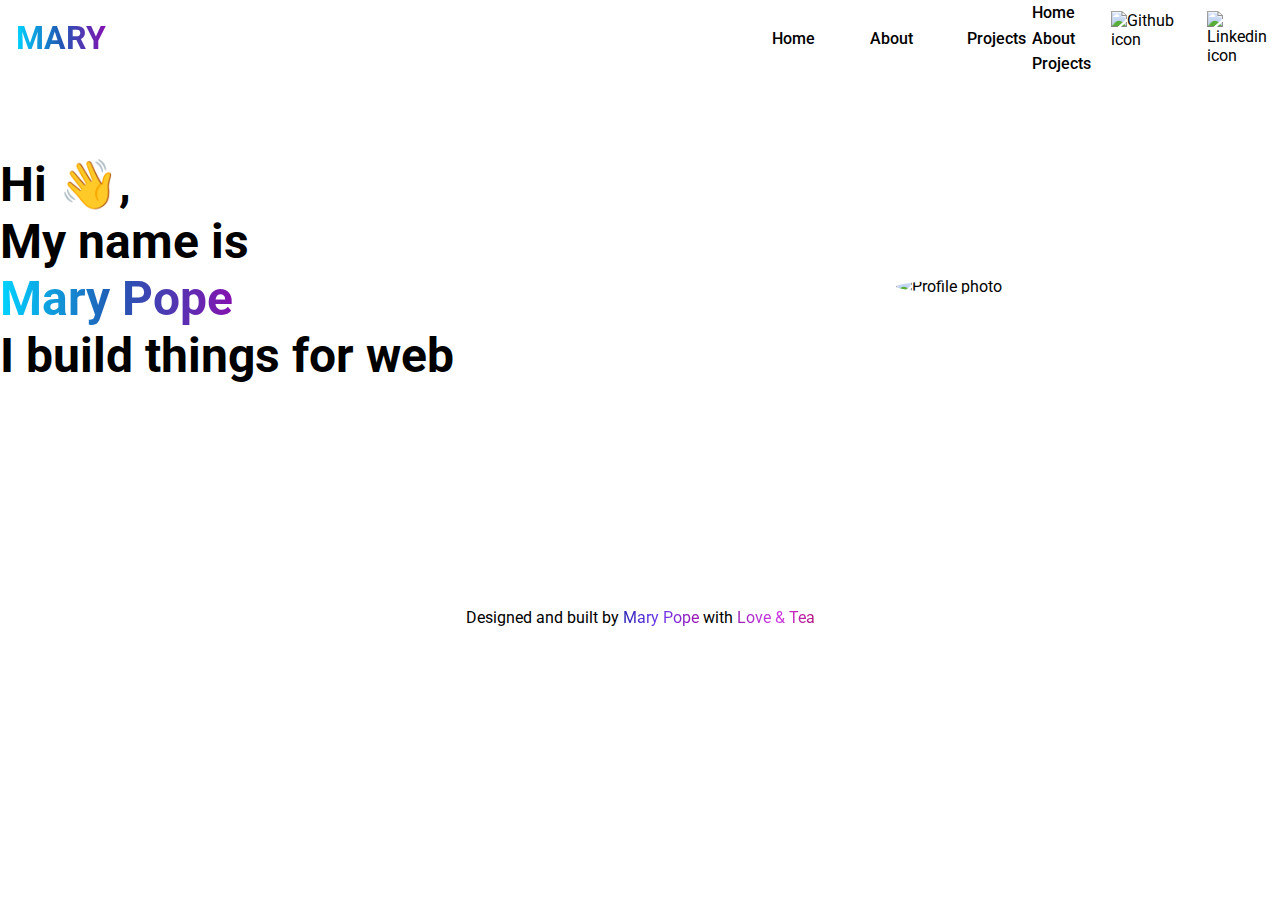
==== index.html @ 613b8261 "new menu for desktop and mobile version" ====
<!DOCTYPE html>
<html lang="en">

<head>
  <meta charset="UTF-8">
  <meta name="viewport" content="width=device-width, initial-scale=1.0">
  <link rel="preconnect" href="https://fonts.googleapis.com">
  <link rel="preconnect" href="https://fonts.gstatic.com" crossorigin>
  <link href="https://fonts.googleapis.com/css2?family=Roboto:ital,wght@0,100;0,300;0,400;0,500;0,700;0,900;1,100;1,300;1,400;1,500;1,700;1,900&display=swap" rel="stylesheet">
  <link rel="stylesheet" href="./assets/css/index.css">
  <title>Developer Portfolio Design</title>
</head>

<body>
  <header class="container-width">
    <nav class="nav">
      <div class="nav-img">
        <h1 class="name">MARY</h1>
      </div>

      <div class="desktop-menu">
        <ul class="nav-list">
          <li class="home nav-list-item">Home</li>
          <li class="about nav-list-item"><a href="./about.html">About</a></li>
          <li class="projects nav-list-item"><a href="./projects.html">Projects</a></li>
        </ul>
      </div>

      <div class="off-screen-menu">
        <ul>
          <li class="home nav-list-item">Home</li>
          <li class="about nav-list-item"><a href="./about.html">About</a></li>
          <li class="projects nav-list-item"><a href="./projects.html">Projects</a></li>
        </ul>
      </div>

      <div class="ham-menu">
        <span></span>
        <span></span>
        <span></span>
      </div>
      
      <div class="socials-icons">
        <a href="https://github.com/marypope19">
          <img src="./assets/img/icons/nav-icons/github.svg" class="github-icon" alt="Github icon">
        </a>
        <a href="https://www.linkedin.com/in/mary-pope-44902a327/">
          <img src="./assets/img/icons/nav-icons/linkedin.svg" class="linkedin-icon" alt="Linkedin icon">
        </a>
      </div>
    </nav>
  </header>

  <main class="container-width">
    <div class="home-main">
      <h1 class="main-h1">Hi &#128075;, <br> My name is <br> <span class="name">Mary Pope</span><br> I build things
        for web</h1>
      <img src="./assets/img/profile.jpg" class="profile-photo" alt="Profile photo">
    </div>
  </main>

  <footer class="footer container-width">
    <p>Designed and built by <span class="footer-name">Mary Pope</span> with <span class="footer-text">Love &
        Tea</span></p>
  </footer>

</body>
</html>
---- assets/css/index.css ----
@import url(base.css);

* {
  box-sizing: border-box;
  padding: 0;
  margin: 0;
}

body {
  font-family: "Roboto", Arial, Helvetica, sans-serif;
  height: 100vh;
}

.container-width {
  max-width: 80rem;
  margin: 0 auto;
}

/* Nav styling */
.nav-list-item {
  list-style: none;
}

.nav-img {
  display: flex;
  padding: 1rem;
}

.socials-icons {
  display: flex;
  justify-content: center;
  gap: 7rem;
  padding-top: 2rem;
}

/* footer styling */
.footer {
  padding: 2rem;
  display: flex;
  justify-content: center;
}

/* styling for all pages */
.page-section {
  padding: 1rem;
}

.h1-page {
  font-size: 1.5rem;
}

/* home page styling */
.profile-photo {
  border-radius: 50%;
  width: 30%;
}

.home-main {
  padding-top: 5rem;
  display: flex;
  flex-direction: column;
  align-items: center;
}

.main-h1 {
  padding-bottom: 2rem;
}

/* about page styling */
.h1-about {
  padding-bottom: 1.5rem;
}

#work-experience, #education, .edu-article {
  padding: 1rem;
}

.edu-article {
  border-bottom: 1px solid var(--colorgrey);
}

.work-ex-article {
  display: flex;
  flex-direction: column;
  padding: 1rem;
  border-bottom: 1px solid var(--colorgrey);
}

.office, .location, .calendar {
  display: flex;
}

.work, .edu-title, .loc-cal, .off-cal {
  display: flex;
  justify-content: space-between;
}

.workload {
  background-color: var(--colorgreen);
  padding: 0.4rem;
  border-radius: 1rem;
}

.icon {
  padding-right: 0.4rem;
}

/* projects page styling */
.h1-projects, .p-projects {
  padding-bottom: 1.5rem;
}

#cards-div {
  display: flex;
  flex-direction: column;
  align-items: center;
  gap: 2rem;
}

.card {
  width: 500px;
  border-radius: 2rem;
  overflow: hidden;
  padding-bottom: 1rem;
  box-shadow: 2px 2px 2px 1px rgb(0 0 0 / 20%);
}

.img-card {
  width: 500px;
}

.h3-projects {
  padding: 1rem 0;
}

.bold-text {
  font-weight: 700;
}

.card-links {
  display: flex;
  justify-content: space-between;
  padding: 1rem;
}

.link-underline {
  text-decoration: underline;
}

.card-github-icon {
  width: 15px;
}

.link-icon {
  display: inline;
}

/* gradient text all pages */
.name {
  background: rgb(0,212,255);
  background: linear-gradient(90deg, rgba(0,212,255,1) 0%, rgba(33,89,180,1) 49%, rgba(132,18,176,1) 100%);
  background-clip: text;
  -webkit-text-fill-color: transparent;
}

.footer-name {
  background: rgb(38,33,180);
  background: linear-gradient(90deg, rgba(38,33,180,1) 0%, rgba(113,57,235,1) 49%, rgba(153,18,176,1) 100%);
  background-clip: text;
  -webkit-text-fill-color: transparent;
}

.footer-text {
  background: rgb(151,33,180);
  background: linear-gradient(90deg, rgba(151,33,180,1) 0%, rgba(206,57,235,1) 49%, rgba(176,18,127,1) 100%);
  background-clip: text;
  -webkit-text-fill-color: transparent;
}

.email-address {
  background: rgb(33,63,180);
  background: linear-gradient(90deg, rgba(33,63,180,1) 0%, rgba(149,57,235,1) 49%, rgba(176,18,167,1) 100%);
  background-clip: text;
  -webkit-text-fill-color: transparent;
}

@media(min-width: 600px) {
  /* home page styling */
  .ham-menu span {
    display: none;
  }

  .desktop-menu {
    display: flex;
    width: 100%;
    justify-content: flex-end;
  }

  nav a {
    color: var(--colorblack);
    text-decoration: none;
  }
  nav a:visited {
    color: var(--colorblack);
  }

  nav a:hover {
    color: var(--colorblue);
  }
  
  .nav {
    display: flex;
    align-items: center;
  }
  
  .nav-list {
    display: flex;
    align-self: center;
    justify-content: flex-end;
    gap: 3rem;
  }

  .nav-list-item {
    list-style: none;
    font-weight: 500;
    padding: 0.2rem;
  } 

  .socials-icons {
    gap: 2rem;
    padding: 0 0 0 1rem;
  }


  .home-main {
    flex-direction: row;
    justify-content: space-between;
    padding-bottom: 10rem;
  }
  
  .main-h1 {
    font-size: 3rem;
  }

  /* about page styling */
  .about-main {
    padding-bottom: 5rem;
  }

  .container-narrow {
    max-width: 52rem;
  }

  /* projects page styling */
  #cards-div {
    flex-direction: row;
    flex-wrap: wrap;
  }

  .card, .img-card {
    width: 400px;
  }
}
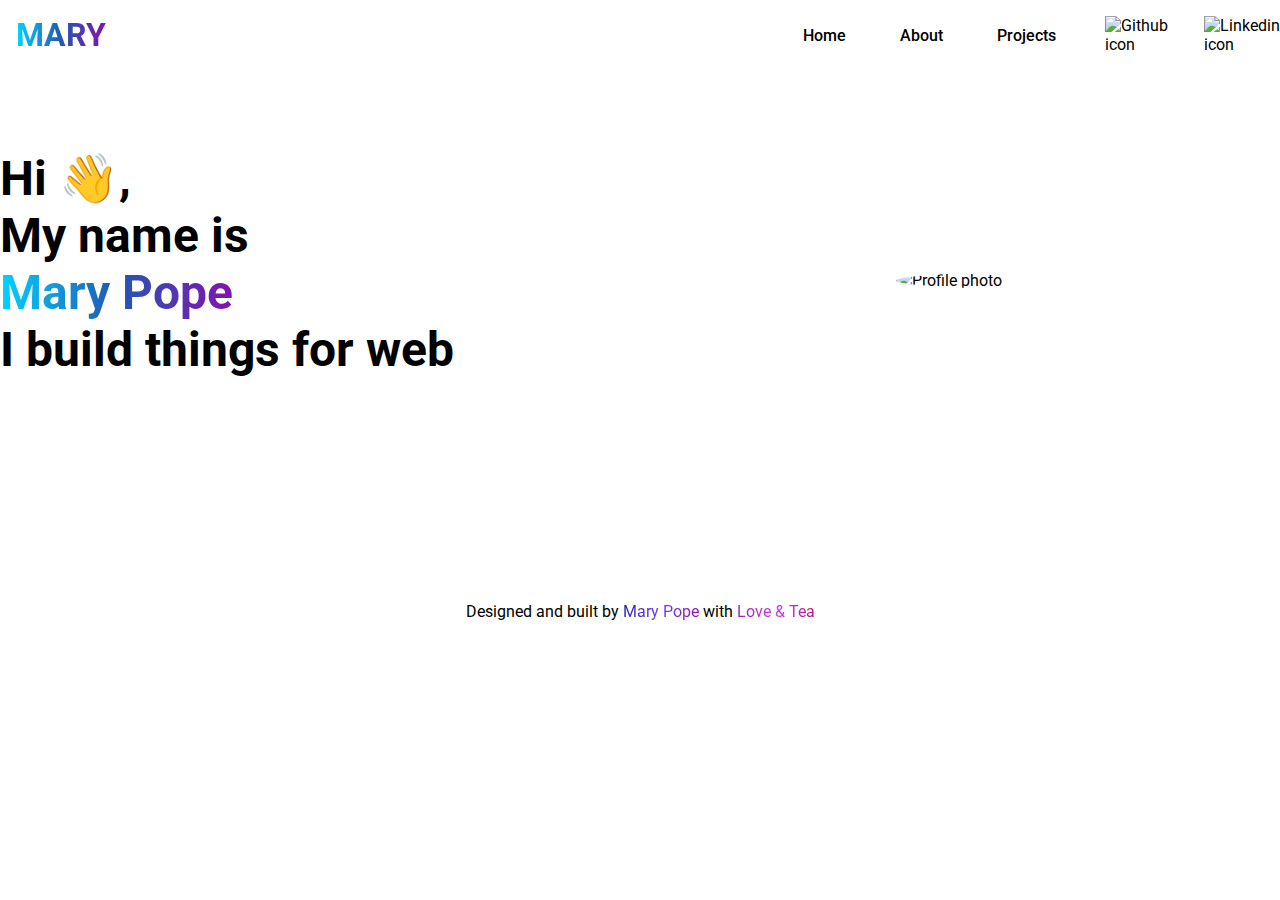
==== commit 884c8969: "add javascript to make menu responsive" ====
--- a/index.html
+++ b/index.html
@@ -7,6 +7,7 @@
   <link rel="preconnect" href="https://fonts.googleapis.com">
   <link rel="preconnect" href="https://fonts.gstatic.com" crossorigin>
   <link href="https://fonts.googleapis.com/css2?family=Roboto:ital,wght@0,100;0,300;0,400;0,500;0,700;0,900;1,100;1,300;1,400;1,500;1,700;1,900&display=swap" rel="stylesheet">
+  <script src="./assets/js/menu.js" defer></script>
   <link rel="stylesheet" href="./assets/css/index.css">
   <title>Developer Portfolio Design</title>
 </head>
@@ -39,7 +40,7 @@
         <span></span>
         <span></span>
       </div>
-      
+
       <div class="socials-icons">
         <a href="https://github.com/marypope19">
           <img src="./assets/img/icons/nav-icons/github.svg" class="github-icon" alt="Github icon">
--- a/assets/css/index.css
+++ b/assets/css/index.css
@@ -17,8 +17,93 @@
 }
 
 /* Nav styling */
+.desktop-menu {
+  display: none;
+}
+
+nav a {
+  color: var(--colorwhite);
+  text-decoration: none;
+}
+
+nav a:visited {
+  color: var(--colorwhite);
+}
+
+nav a:hover {
+  color: var(--colorblue);
+}
+
 .nav-list-item {
   list-style: none;
+}
+
+/* off-screen-menu */
+.off-screen-menu {
+  background-color:  var(--colorgrey);
+  height: 100vh;
+  width: 100%;
+  max-width: 450px;
+  position: fixed;
+  top: 0;
+  right: -450px;
+  display: flex;
+  flex-direction: column;
+  align-items: center;    
+  justify-content: center;
+  text-align: center;
+  font-size: 3rem;
+  transition: .3s ease;
+}
+.off-screen-menu.active {
+  right: 0;
+}
+
+
+/* ham menu */
+.ham-menu {
+  height: 50px;
+  width: 40px;
+  margin-left: auto;
+  position: relative;
+}
+
+.ham-menu span {
+  height: 5px;
+  width: 100%;
+  background-color: var(--colorblack);
+  border-radius: 25px;
+  position: absolute;
+  left: 50%;
+  top: 50%;
+  transform: translate(-50%, -50%);
+  transition: .3s ease;
+}
+
+.ham-menu span:nth-child(1) {
+  top: 25%;
+}
+
+.ham-menu span:nth-child(3) {
+  top: 75%;
+}
+
+.ham-menu.active span {
+  background-color: var(--colorwhite);
+}
+
+.ham-menu.active span:nth-child(1) {
+  top: 50%;
+  transform: translate(-50%, -50%) rotate(45deg);
+}
+
+.ham-menu.active span:nth-child(2) {
+  opacity: 0;
+}
+
+.ham-menu.active span:nth-child(3) {
+  top: 50%;
+  transform: translate(-50%, -50%) rotate(-45deg);
 }
 
 .nav-img {
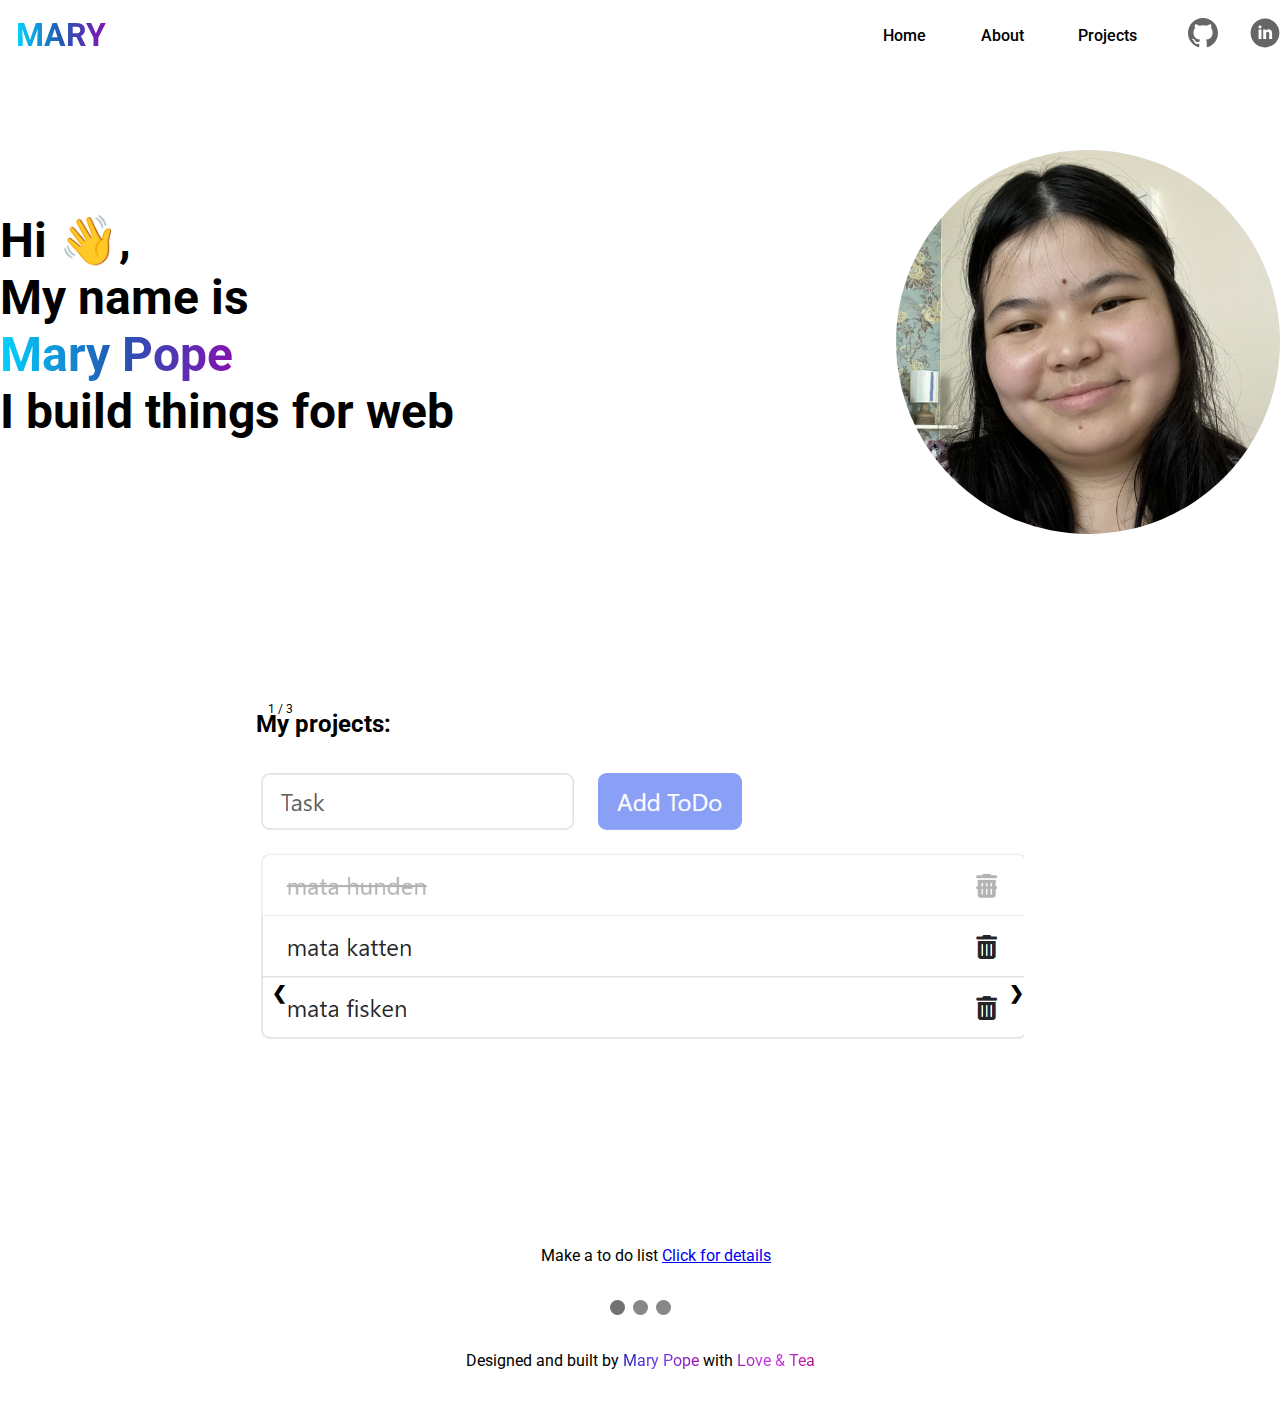
==== commit bf044f27: "add slideshow to index page" ====
--- a/index.html
+++ b/index.html
@@ -8,6 +8,7 @@
   <link rel="preconnect" href="https://fonts.gstatic.com" crossorigin>
   <link href="https://fonts.googleapis.com/css2?family=Roboto:ital,wght@0,100;0,300;0,400;0,500;0,700;0,900;1,100;1,300;1,400;1,500;1,700;1,900&display=swap" rel="stylesheet">
   <script src="./assets/js/menu.js" defer></script>
+  <script src="./assets/js/slideshow.js" defer></script>
   <link rel="stylesheet" href="./assets/css/index.css">
   <title>Developer Portfolio Design</title>
 </head>
@@ -58,12 +59,42 @@
         for web</h1>
       <img src="./assets/img/profile.jpg" class="profile-photo" alt="Profile photo">
     </div>
+
+    <div class="slideshow-container">
+      <h2>My projects: </h2>
+      <div class="slides fade">
+        <div class="number">1 / 3</div>
+        <img src="./assets/img/projects/todolist.png" alt="To do list project">
+        <p class="text">Make a to do list <a href="projects.html">Click for details</a></p>
+      </div>
+
+      <div class="slides fade">
+        <div class="number">2 / 3</div>
+        <img src="./assets/img/projects/quizapp.png" alt="Quiz app project">
+        <p class="text">A quiz app <a href="projects.html">Click for details</a></p>
+      </div>
+
+      <div class="slides fade">
+        <div class="number">3 / 3</div>
+        <img src="./assets/img/projects/filmpage.png" alt="Film page project">
+        <p class="text">A simple film page <a href="projects.html">Click for details</a></p>
+      </div>
+
+      <a class="prev" onclick="plusSlides(-1)">&#10094</a>
+      <a class="next" onclick="plusSlides(1)">&#10095</a>
+    </div>
+    <br>
+
+    <div class="dots">
+      <span class="dot" onclick="currentSlide(1)"></span>
+      <span class="dot" onclick="currentSlide(2)"></span>
+      <span class="dot" onclick="currentSlide(3)"></span>
+    </div>
   </main>
 
   <footer class="footer container-width">
     <p>Designed and built by <span class="footer-name">Mary Pope</span> with <span class="footer-text">Love &
         Tea</span></p>
   </footer>
-
 </body>
 </html>
--- a/assets/css/index.css
+++ b/assets/css/index.css
@@ -54,7 +54,9 @@
   text-align: center;
   font-size: 3rem;
   transition: .3s ease;
-}
+  z-index: 1;
+}
+
 .off-screen-menu.active {
   right: 0;
 }
@@ -66,6 +68,7 @@
   width: 40px;
   margin-left: auto;
   position: relative;
+  z-index: 1;
 }
 
 .ham-menu span {
@@ -151,6 +154,94 @@
   padding-bottom: 2rem;
 }
 
+/* slideshow */
+.slideshow-container {
+  max-width: 500px;
+  position: relative;
+  margin: auto;
+  padding: 1rem;
+}
+
+.slideshow-container img {
+  width: 100%;
+}
+
+.slides {
+  display: none;
+}
+
+.dots {
+  text-align: center;
+}
+
+.prev, .next {
+  cursor: pointer;
+  position: absolute;
+  top: 50%;
+  width: auto;
+  margin-top: -22px;
+  padding: 1rem;
+  color: var(--colorblack);
+  font-weight: bold;
+  font-size: 18px;
+  transition: 0.6s ease;
+  border-radius: 0 3px 3px 0;
+  user-select: none;
+}
+
+.next {
+  right: 0;
+  border-radius: 3px 0 0 3px;
+}
+
+.prev:hover, .next:hover {
+  background-color: rgba(0, 0, 0, 0.8);
+}
+
+.text {
+  color: var(--colorblack);
+  font-size: 1rem;
+  padding: 0.5rem 12px;
+  position: absolute;
+  bottom: 0.5rem;
+  width: 100%;
+  text-align: center;
+}
+
+.number {
+  color: var(--colorblack);
+  font-size: 12px;
+  padding: 0.5rem 12px;
+  position: absolute;
+  top: 0;
+}
+
+.dot {
+  cursor: pointer;
+  height: 10px;
+  width: 10px;
+  margin: 0 2px;
+  background-color: var(--colorgrey);
+  border-radius: 50%;
+  display: inline-block;
+  transition: background-color 0.6s ease;
+}
+
+.active, .dot:hover {
+  background-color: var(--colordarkGrey);
+}
+
+/* Fading animation */
+.fade {
+  animation-name: fade;
+  animation-duration: 1.5s;
+}
+
+@keyframes fade {
+  from {opacity: .4}
+  to {opacity: 1}
+}
+
 /* about page styling */
 .h1-about {
   padding-bottom: 1.5rem;
@@ -270,7 +361,7 @@
 }
 
 @media(min-width: 600px) {
-  /* home page styling */
+  /* nav styling */
   .ham-menu span {
     display: none;
   }
@@ -316,7 +407,7 @@
     padding: 0 0 0 1rem;
   }
 
-
+  /* home page styling */
   .home-main {
     flex-direction: row;
     justify-content: space-between;
@@ -327,6 +418,16 @@
     font-size: 3rem;
   }
 
+  /* slideshow styling */
+  .slideshow-container {
+    max-width: 800px;
+  }
+
+  .dot {
+    height: 15px;
+    width: 15px;
+  }
+
   /* about page styling */
   .about-main {
     padding-bottom: 5rem;
@@ -346,3 +447,16 @@
     width: 400px;
   }
 }
+
+/* Mobile only */
+@media(max-width: 599px) {
+  nav {
+    display: flex;
+    flex-wrap: wrap;
+    padding: 1rem;
+  }
+
+  .socials-icons {
+    flex-basis: 100%;
+  }
+}
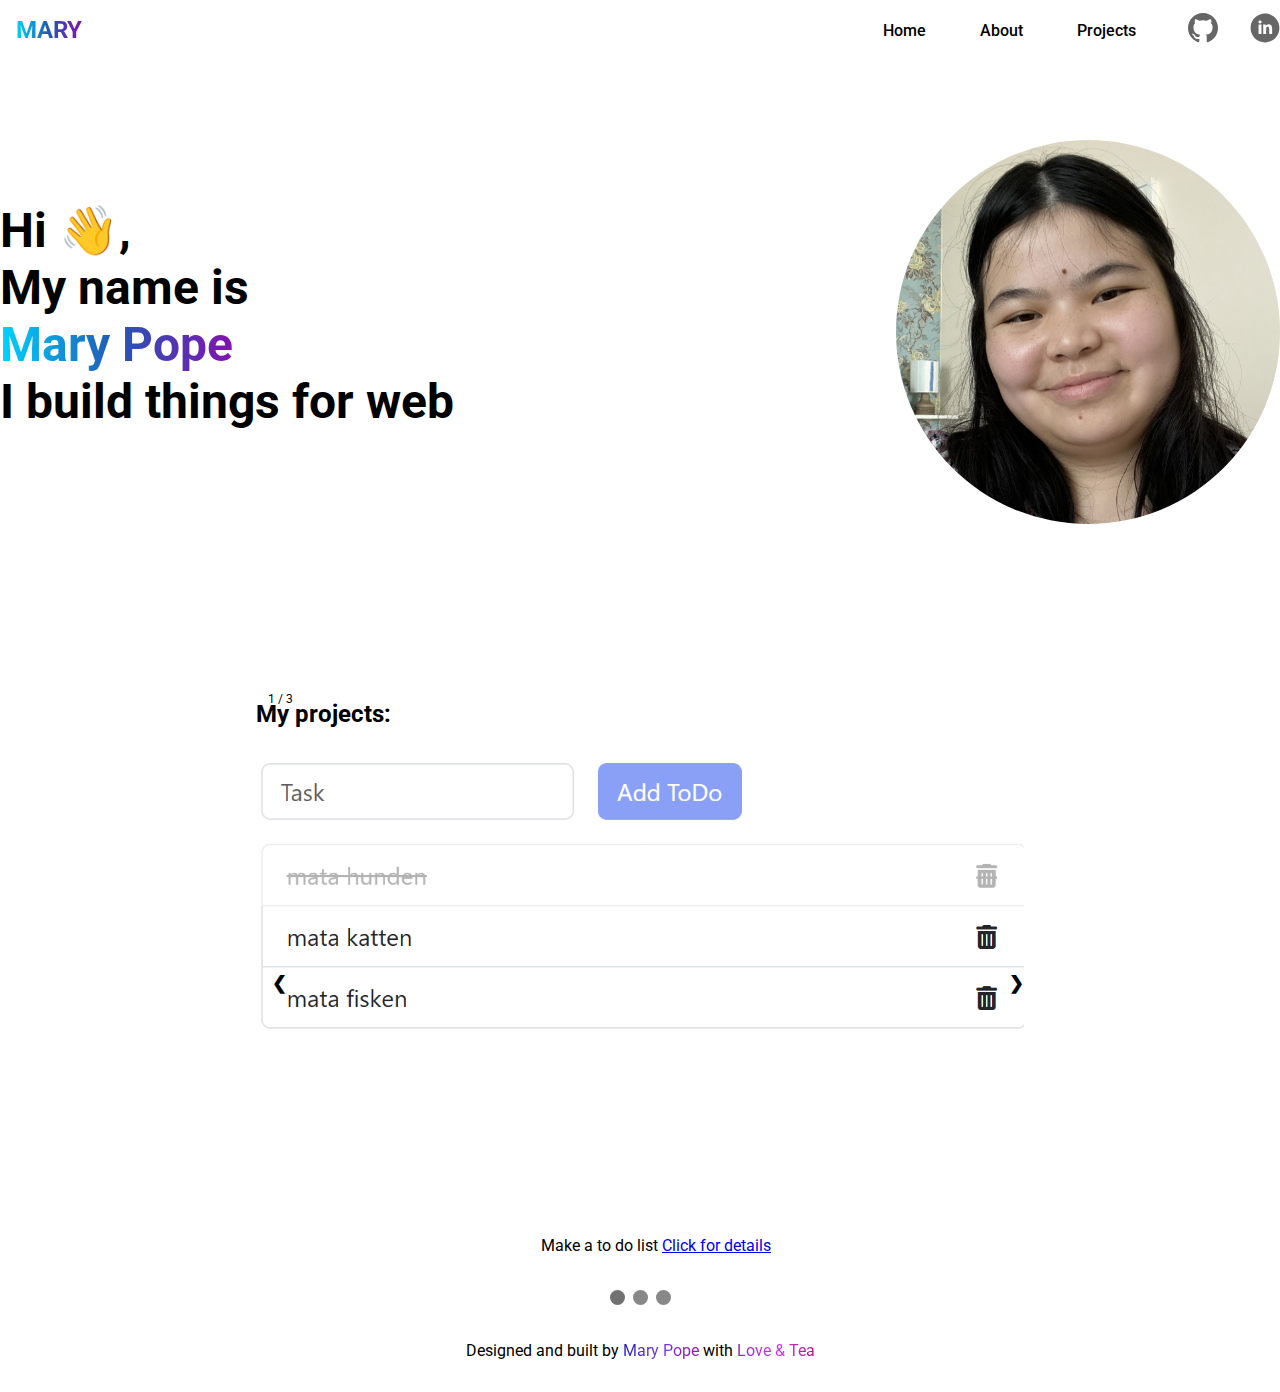
==== commit dadbf94a: "Merge d49cffaab61b6e8098322233b8d5f6c7f43d777c into 27b69fca9f334ac5e5b1db87b4905276278fb044" ====
--- a/index.html
+++ b/index.html
@@ -17,7 +17,7 @@
   <header class="container-width">
     <nav class="nav">
       <div class="nav-img">
-        <h1 class="name">MARY</h1>
+        <h2 class="name">MARY</h2>
       </div>
 
       <div class="desktop-menu">
@@ -80,8 +80,8 @@
         <p class="text">A simple film page <a href="projects.html">Click for details</a></p>
       </div>
 
-      <a class="prev" onclick="plusSlides(-1)">&#10094</a>
-      <a class="next" onclick="plusSlides(1)">&#10095</a>
+      <a class="prev" onclick="plusSlides(-1)">&#10094;</a>
+      <a class="next" onclick="plusSlides(1)">&#10095;</a>
     </div>
     <br>
 
